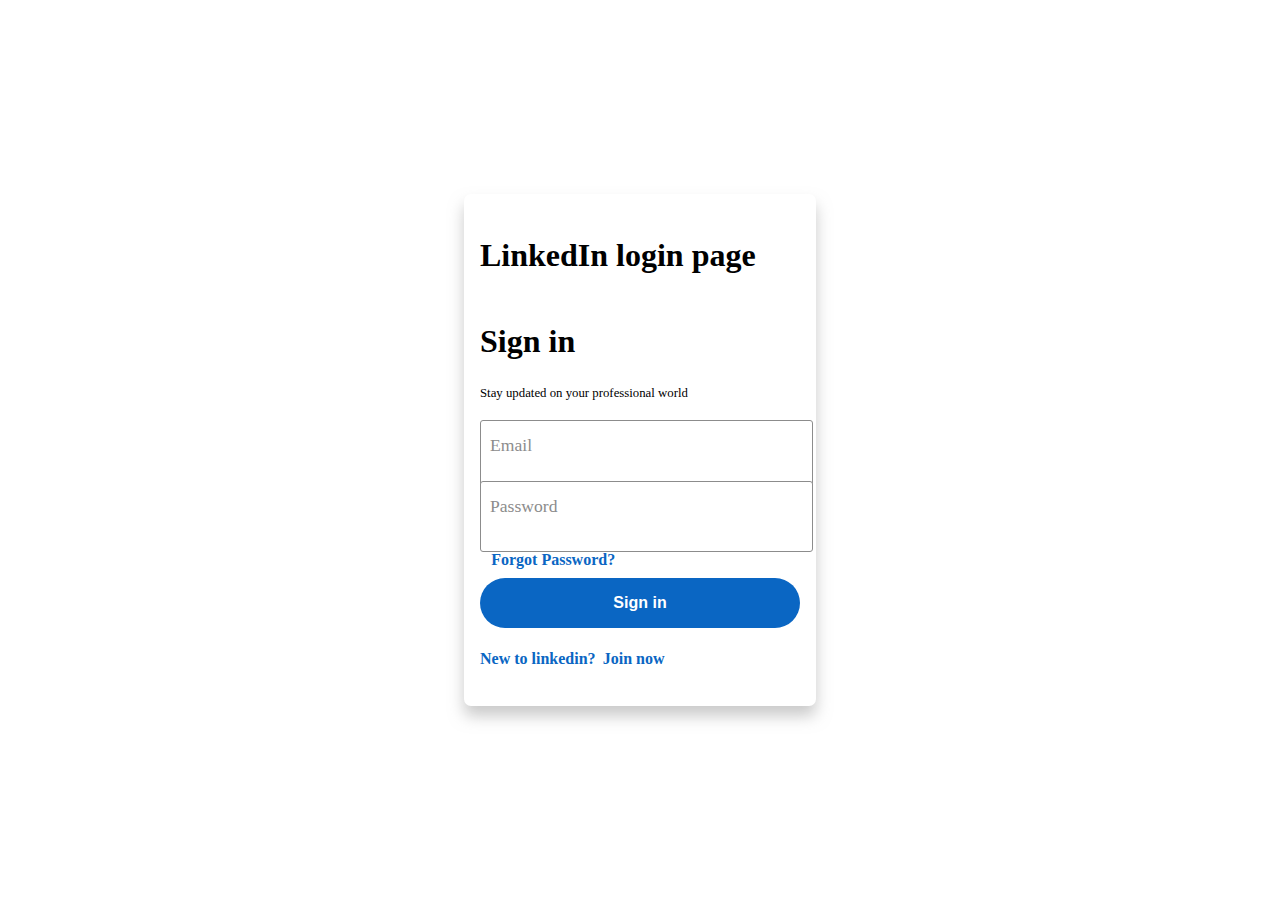
==== index.html @ 80ce0033 "Add files via upload" ====
<!DOCTYPE html>

<html lang="en">

  

<head>

    <meta charset="UTF-8" />

    <meta http-equiv="X-UA-Compatible" content="IE=edge" />

    <meta name="description" content="Free Web tutorials" />

    <meta name="keywords" content="HTML, CSS, JavaScript" />

    <meta name="author" content="John Doe" />

    <meta name="viewport" content=

        "width=device-width, initial-scale=1.0" />

    <title>LinkedIn Login Form Using HTML and CSS</title>
    <link rel="stylesheet" href="style.css">

</head>
<body>
    <div class="container">
        <h1>LinkedIn login page</h1>
        <div class="text">
            <h1>Sign in</h1>
            <p>Stay updated on your professional world</p>
        </div>
        <div class="your-input">
            <div class="input">
                <input type="text" name="email" 
                    id="email" required />
                <label for="email">Email</label>
            </div>
            <div class="input">
                <input type="password" name="password" 
                    id="password" required />
                <label for="password">
                    Password
                </label>
            </div>
        </div>
        <a href="#" class="forgot-password-link">
            Forgot Password?
        </a>
        <button>Sign in</button>
        <p class="join-link">
            New to linkedin?
            <a href="#" class="join-now">
                Join now
            </a>
        </p>
    </div>
</body>
</html>
---- style.css ----
* {
        box-sizing: border-box;
        margin: 0;
        padding: 0;
        font-family: 'Roboto', sans-serif;
}
.container {
    width: 320px;
    height: 480px;
    background: #fff;
    box-shadow: 0 10px 15px rgba(179, 179, 179, 0.7);
    position: absolute;
    top: 50%;
    left: 50%;
    transform: translate(-50%, -50%);
    border-radius: 7px;
    display: flex;
    flex-direction: column;
    justify-content: space-evenly;
    padding: 1rem;
}

.container h2{
    color: #0A66C3;
    font-size: 1.6rem;
}

.text p{
    font-size: .8rem;
    padding-top: 0.3rem;
}
  
.input {
    position: relative;
    width: 100%;
    height: 50px;
    margin-bottom: 0.7em;
}
  
.your-input input{
    width: 100%;
    height: 50px;
    padding-top: 1.1rem;
    padding-left: 9px;
    outline: none;
    border: 1px solid #8c8c8c;
    border-radius: 3px;
    transition: .2s;
}
  
.your-input label {
    position: absolute;
    top: 30%;
    left: 10px;
    font-size: 1.1rem;
    color: #8c8c8c;
    transition: .2s;
}
  
.input input:focus ~ label,
.input input:valid ~ label{
    top: 10%;
    font-size: .8rem;
    color: #000;
}
  
.input input:focus {
    border-width: 2px;
    border-color: #0A66C3;
}
  
.forgot-password-link {
    width: 140px;
    padding: .2rem;
    text-align: center;
    text-decoration: none;
    font-weight: bolder;
    color: #0A66C3;
    transition: .3s;
    border-radius: 12px;
}
  
.forgot-password-link:hover{
    background: rgba(10, 102, 195, 0.3);
}
  
button {
    height: 50px;
    background: #0A66C3;
    outline: none;
    border: none;
    border-radius: 30px;
    color: #fff;
    font-size: 1rem;
    font-weight: bolder;
}
  
.join-link {
   text-decoration: none;
   font-weight: bolder;
   color: #0A66C3; 
}
  
.join-now{
    text-decoration: none;
    font-weight: bolder;
    color: #0A66C3; 
    border-radius: 12px;
    transition: .3s;
    font-weight: bolder;
    padding: .2rem;
}
  
.join-now:hover{
    background: rgba(10, 102, 195, 0.3);   
}
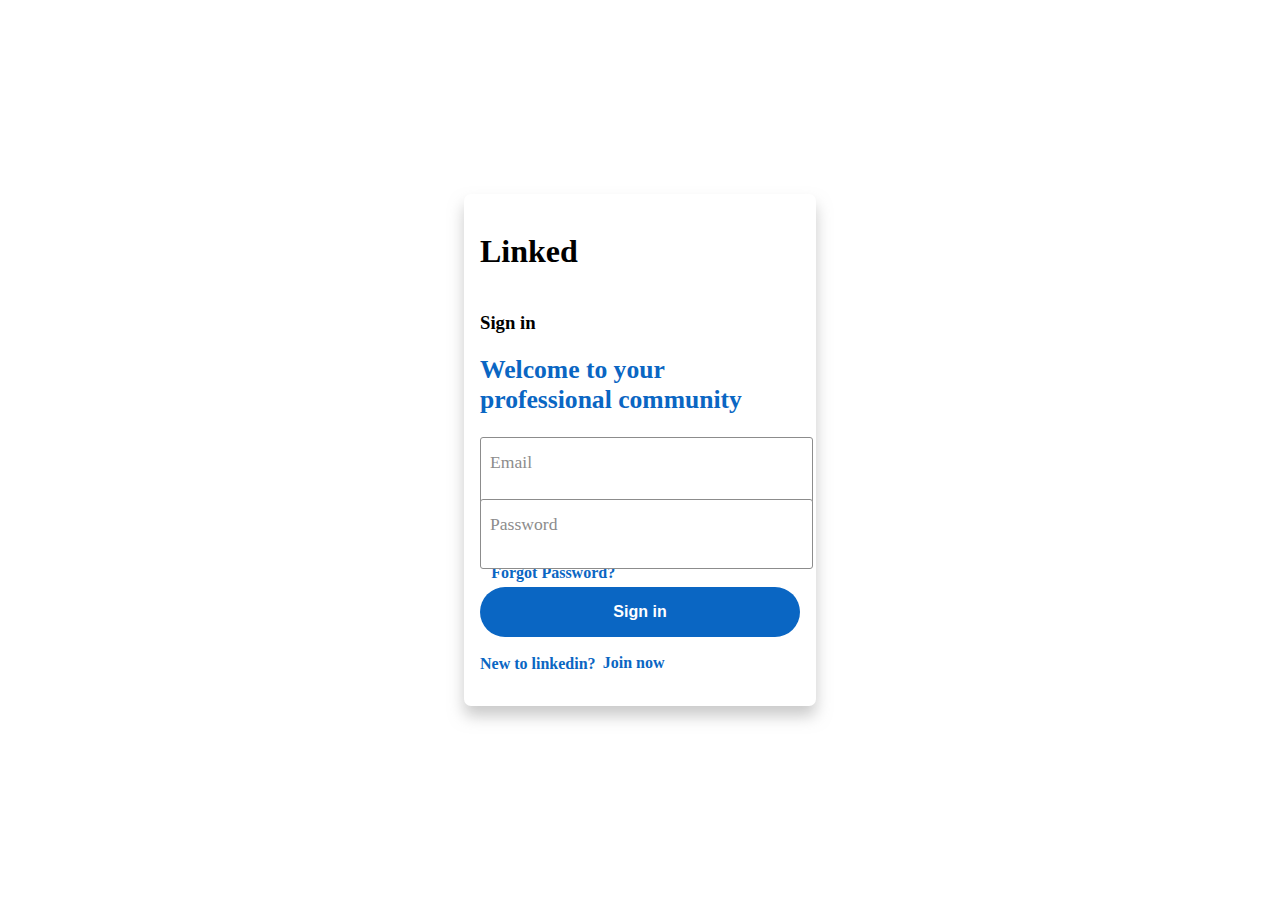
==== commit d2b3dc82: "Update index.html" ====
--- a/index.html
+++ b/index.html
@@ -1,60 +1,47 @@
 <!DOCTYPE html>
-
 <html lang="en">
-
-  
-
-<head>
-
-    <meta charset="UTF-8" />
-
-    <meta http-equiv="X-UA-Compatible" content="IE=edge" />
-
-    <meta name="description" content="Free Web tutorials" />
-
-    <meta name="keywords" content="HTML, CSS, JavaScript" />
-
-    <meta name="author" content="John Doe" />
-
-    <meta name="viewport" content=
-
-        "width=device-width, initial-scale=1.0" />
-
-    <title>LinkedIn Login Form Using HTML and CSS</title>
-    <link rel="stylesheet" href="style.css">
-
-</head>
-<body>
+  <head>
+    <meta charset="UTF-8" />
+    <meta http-equiv="X-UA-Compatible" content="IE=edge" />
+    <meta name="viewport" content="width=device-width, initial-scale=1.0" />
+    <title>LinkedIn Login Form Using HTML and CSS</title>
+    <link
+      rel="stylesheet"
+      href="https://use.fontawesome.com/releases/v5.7.0/css/all.css"
+      integrity="sha384-lZN37f5QGtY3VHgisS14W3ExzMWZxybE1SJSEsQp9S+oqd12jhcu+A56Ebc1zFSJ"
+      crossorigin="anonymous"
+    />
+    <link rel="stylesheet" href="style.css" />
+  </head>
+  <body>
     <div class="container">
-        <h1>LinkedIn login page</h1>
-        <div class="text">
-            <h1>Sign in</h1>
-            <p>Stay updated on your professional world</p>
+      <h1>
+        Linked<span>
+          <i class="fab fa-linkedin"></i>
+        </span>
+      </h1>
+      <div class="text">
+        <h3>Sign in</h3>
+        <h2 class="font-heading text-color">
+          Welcome to your professional community
+        </h2>
+      </div>
+      <div class="your-input">
+        <div class="input">
+          <input type="text" name="email" id="email" required />
+          <label for="email">Email</label>
         </div>
-        <div class="your-input">
-            <div class="input">
-                <input type="text" name="email" 
-                    id="email" required />
-                <label for="email">Email</label>
-            </div>
-            <div class="input">
-                <input type="password" name="password" 
-                    id="password" required />
-                <label for="password">
-                    Password
-                </label>
-            </div>
+        <div class="input">
+          <input type="password" name="password" id="password" required />
+          <label for="password"> Password </label>
         </div>
-        <a href="#" class="forgot-password-link">
-            Forgot Password?
-        </a>
-        <button>Sign in</button>
-        <p class="join-link">
-            New to linkedin?
-            <a href="#" class="join-now">
-                Join now
-            </a>
-        </p>
+      </div>
+      <a href="#" class="forgot-password-link"> Forgot Password? </a>
+      <button>Sign in</button>
+      <p class="join-link">
+        New to linkedin?
+        <a href="#" class="join-now"> Join now </a>
+      </p>
     </div>
-</body>
-</html>+  </body>
+</html>
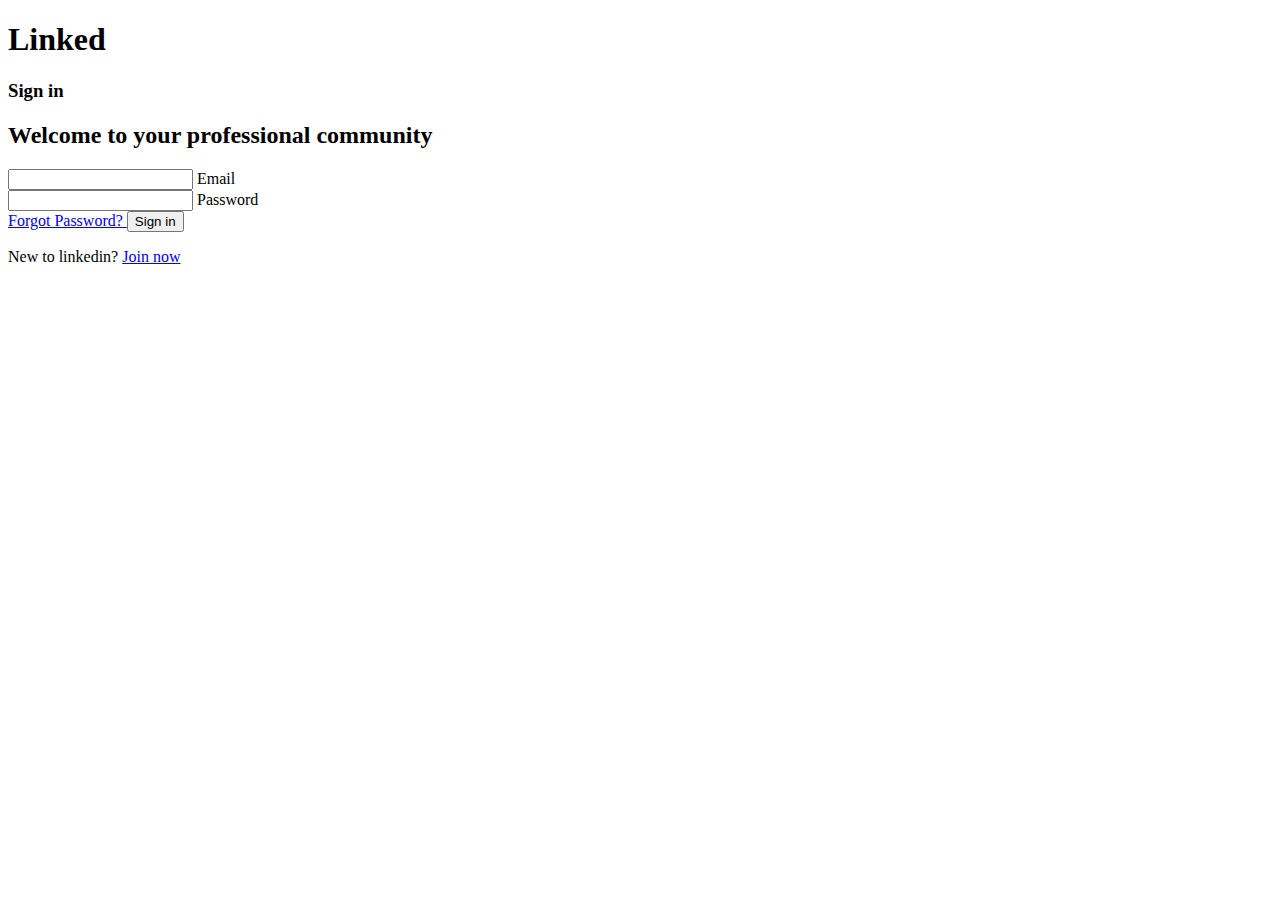
==== commit 65898bac: "Update index.html" ====
--- a/index.html
+++ b/index.html
@@ -36,7 +36,7 @@
           <label for="password"> Password </label>
         </div>
       </div>
-      <a href="#" class="forgot-password-link"> Forgot Password? </a>
+      <a href="forgot-password.html" class="forgot-password-link"> Forgot Password? </a>
       <button>Sign in</button>
       <p class="join-link">
         New to linkedin?
